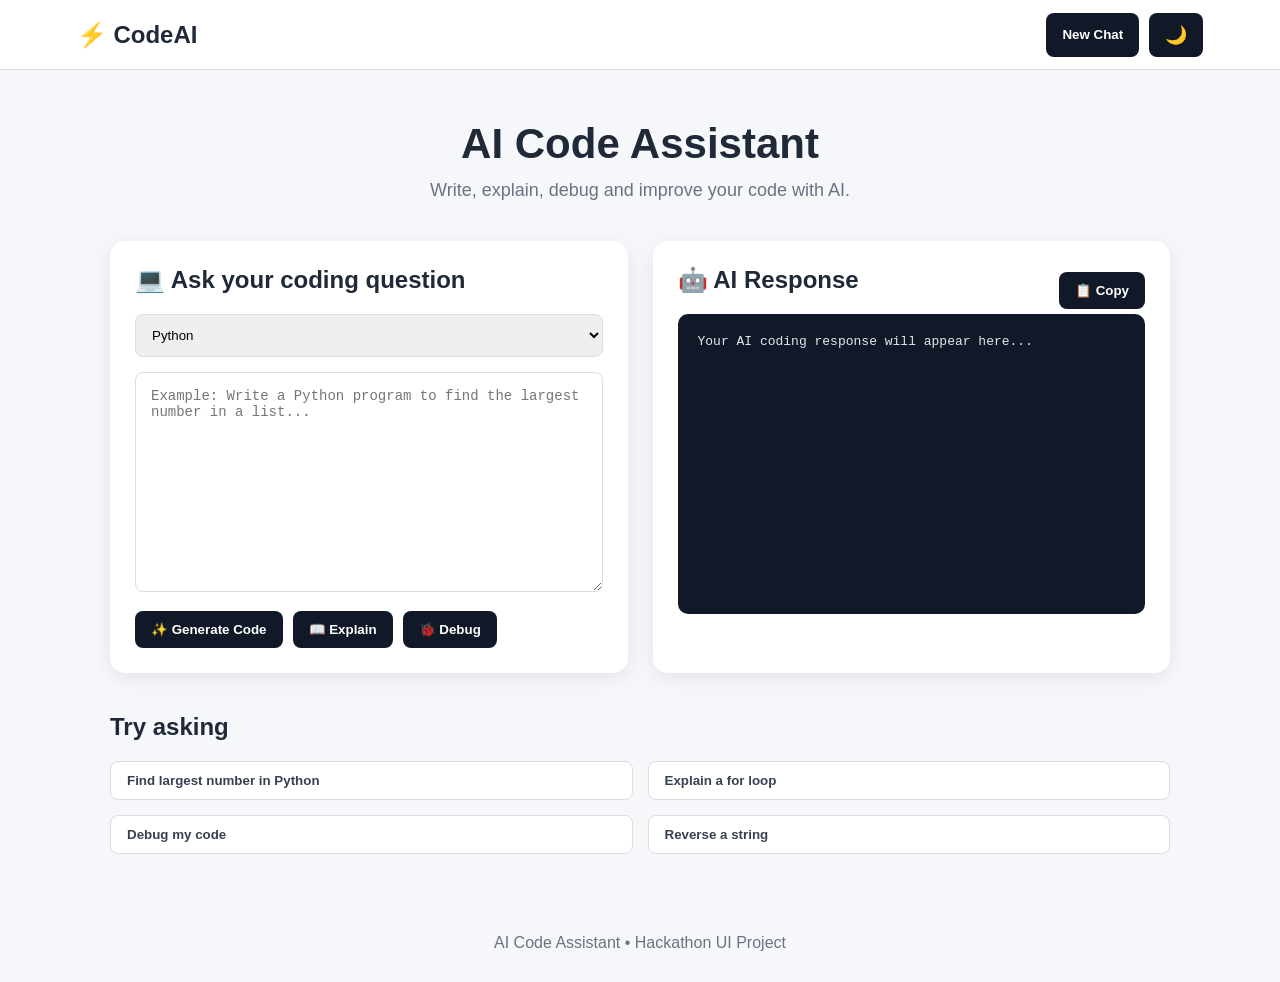
==== AI-Translator/index.html @ 34f33aea "Add AI Code Assistant and AI Translator" ====
<!DOCTYPE html>
<html lang="en">

<head>
    <meta charset="UTF-8">
    <meta name="viewport" content="width=device-width, initial-scale=1.0">
    <title>AI Code Assistant</title>
    <link rel="stylesheet" href="style.css">
</head>

<body>

    <header>
        <div class="logo">⚡ CodeAI</div>

        <div class="header-buttons">
            <button id="clearBtn">New Chat</button>
            <button id="themeBtn">🌙</button>
        </div>
    </header>

    <main>

        <section class="hero">
            <h1>AI Code Assistant</h1>
            <p>Write, explain, debug and improve your code with AI.</p>
        </section>

        <section class="workspace">

            <div class="input-card">

                <h2>💻 Ask your coding question</h2>

                <select id="language">
                    <option value="Python">Python</option>
                    <option value="JavaScript">JavaScript</option>
                    <option value="Java">Java</option>
                    <option value="C">C</option>
                    <option value="C++">C++</option>
                </select>

                <textarea id="codeInput"
                    placeholder="Example: Write a Python program to find the largest number in a list..."></textarea>

                <div class="actions">
                    <button onclick="generateCode()">✨ Generate Code</button>
                    <button onclick="explainCode()">📖 Explain</button>
                    <button onclick="debugCode()">🐞 Debug</button>
                </div>

            </div>

            <div class="output-card">

                <div class="output-header">
                    <h2>🤖 AI Response</h2>
                    <button onclick="copyCode()">📋 Copy</button>
                </div>

                <pre id="output">Your AI coding response will appear here...</pre>

            </div>

        </section>

        <section class="suggestions">

            <h2>Try asking</h2>

            <div class="suggestion-grid">

                <button onclick="setQuestion('Write a Python program to find the largest number in a list')">
                    Find largest number in Python
                </button>

                <button onclick="setQuestion('Explain a for loop')">
                    Explain a for loop
                </button>

                <button onclick="setQuestion('Find the error in my code')">
                    Debug my code
                </button>

                <button onclick="setQuestion('Write a function to reverse a string')">
                    Reverse a string
                </button>

            </div>

        </section>

    </main>

    <footer>
        <p>AI Code Assistant • Hackathon UI Project</p>
    </footer>

    <script src="script.js"></script>

</body>

</html>
---- AI-Translator/style.css ----
* {
    margin: 0;
    padding: 0;
    box-sizing: border-box;
}

body {
    font-family: Arial, sans-serif;
    background: #f5f7fb;
    color: #1f2937;
    transition: 0.3s;
}

header {
    height: 70px;
    background: white;
    display: flex;
    align-items: center;
    justify-content: space-between;
    padding: 0 6%;
    border-bottom: 1px solid #ddd;
}

.logo {
    font-size: 24px;
    font-weight: bold;
}

.header-buttons {
    display: flex;
    gap: 10px;
}

button {
    border: none;
    padding: 11px 16px;
    border-radius: 8px;
    cursor: pointer;
    font-weight: bold;
    background: #111827;
    color: white;
}

button:hover {
    opacity: 0.85;
}

#themeBtn {
    font-size: 18px;
}

main {
    max-width: 1100px;
    margin: auto;
    padding: 50px 20px;
}

.hero {
    text-align: center;
    margin-bottom: 40px;
}

.hero h1 {
    font-size: 42px;
    margin-bottom: 12px;
}

.hero p {
    color: #6b7280;
    font-size: 18px;
}

.workspace {
    display: grid;
    grid-template-columns: 1fr 1fr;
    gap: 25px;
}

.input-card,
.output-card {
    background: white;
    padding: 25px;
    border-radius: 15px;
    box-shadow: 0 5px 20px rgba(0, 0, 0, 0.08);
}

h2 {
    margin-bottom: 20px;
}

select {
    width: 100%;
    padding: 12px;
    margin-bottom: 15px;
    border: 1px solid #ddd;
    border-radius: 8px;
}

textarea {
    width: 100%;
    height: 220px;
    padding: 15px;
    border: 1px solid #ddd;
    border-radius: 8px;
    resize: vertical;
    font-family: monospace;
    font-size: 14px;
}

.actions {
    display: flex;
    gap: 10px;
    flex-wrap: wrap;
    margin-top: 15px;
}

.output-header {
    display: flex;
    justify-content: space-between;
    align-items: center;
}

pre {
    background: #111827;
    color: #e5e7eb;
    padding: 20px;
    border-radius: 10px;
    min-height: 300px;
    white-space: pre-wrap;
    overflow-x: auto;
}

.suggestions {
    margin-top: 40px;
}

.suggestion-grid {
    display: grid;
    grid-template-columns: repeat(2, 1fr);
    gap: 15px;
}

.suggestion-grid button {
    background: white;
    color: #374151;
    border: 1px solid #ddd;
    text-align: left;
}

footer {
    text-align: center;
    padding: 30px;
    color: #6b7280;
}

/* Dark mode */

body.dark {
    background: #111827;
    color: #f9fafb;
}

body.dark header,
body.dark .input-card,
body.dark .output-card {
    background: #1f2937;
}

body.dark .hero p,
body.dark footer {
    color: #cbd5e1;
}

body.dark textarea,
body.dark select {
    background: #111827;
    color: white;
    border-color: #374151;
}

body.dark .suggestion-grid button {
    background: #1f2937;
    color: white;
    border-color: #374151;
}

@media (max-width: 800px) {

    .workspace {
        grid-template-columns: 1fr;
    }

    .hero h1 {
        font-size: 32px;
    }

    .suggestion-grid {
        grid-template-columns: 1fr;
    }
}
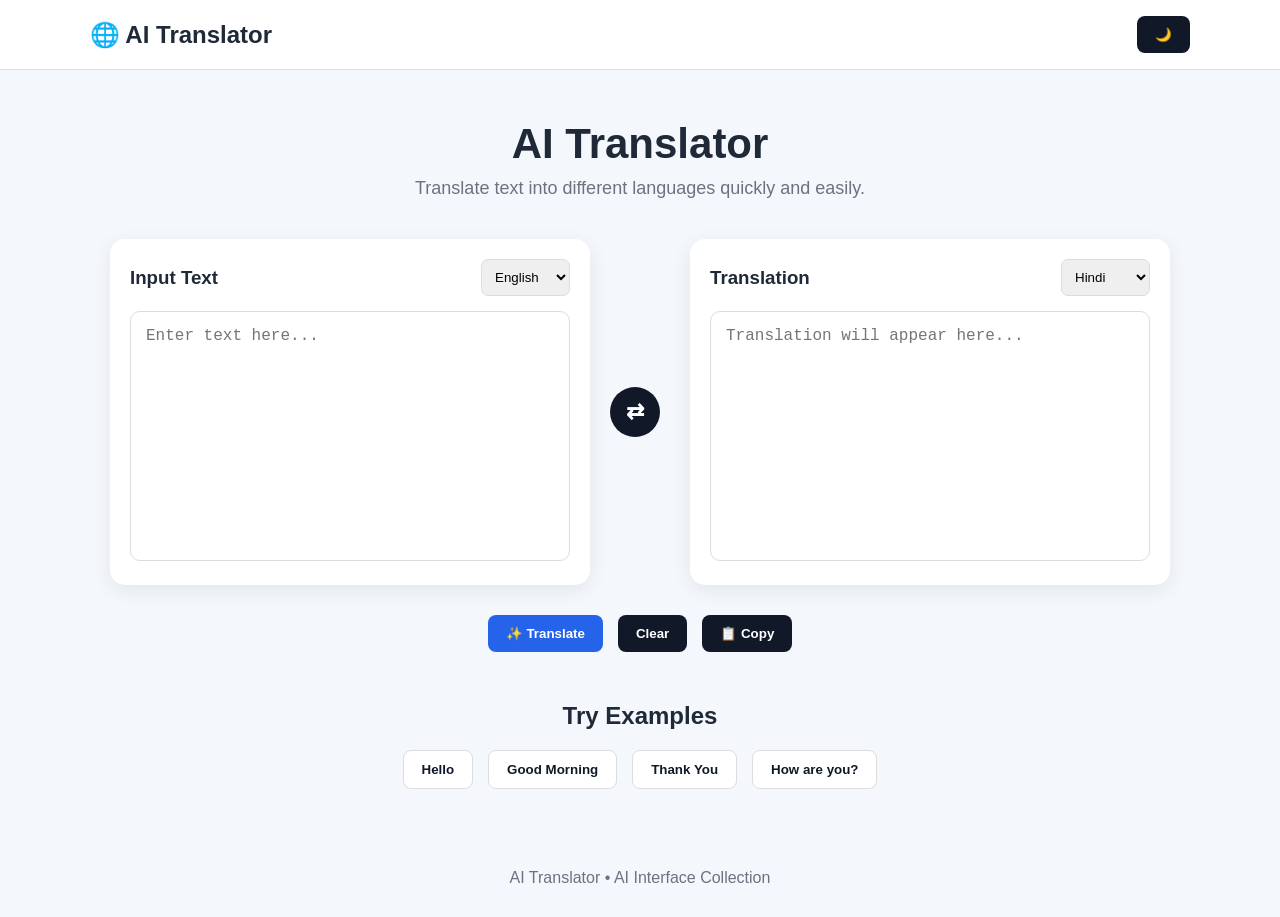
==== commit 3eb6e95a: "AI-translator" ====
--- a/AI-Translator/index.html
+++ b/AI-Translator/index.html
@@ -4,86 +4,110 @@
 <head>
     <meta charset="UTF-8">
     <meta name="viewport" content="width=device-width, initial-scale=1.0">
-    <title>AI Code Assistant</title>
+    <title>AI Translator</title>
     <link rel="stylesheet" href="style.css">
 </head>
 
 <body>
 
     <header>
-        <div class="logo">⚡ CodeAI</div>
-
-        <div class="header-buttons">
-            <button id="clearBtn">New Chat</button>
-            <button id="themeBtn">🌙</button>
-        </div>
+        <h2>🌐 AI Translator</h2>
+        <button id="themeBtn">🌙</button>
     </header>
 
     <main>
 
         <section class="hero">
-            <h1>AI Code Assistant</h1>
-            <p>Write, explain, debug and improve your code with AI.</p>
+            <h1>AI Translator</h1>
+            <p>Translate text into different languages quickly and easily.</p>
         </section>
 
-        <section class="workspace">
+        <section class="translator-container">
 
-            <div class="input-card">
+            <div class="translator-box">
 
-                <h2>💻 Ask your coding question</h2>
+                <div class="box-header">
+                    <h3>Input Text</h3>
 
-                <select id="language">
-                    <option value="Python">Python</option>
-                    <option value="JavaScript">JavaScript</option>
-                    <option value="Java">Java</option>
-                    <option value="C">C</option>
-                    <option value="C++">C++</option>
-                </select>
+                    <select id="fromLanguage">
+                        <option value="English">English</option>
+                        <option value="Hindi">Hindi</option>
+                        <option value="Telugu">Telugu</option>
+                        <option value="Tamil">Tamil</option>
+                        <option value="French">French</option>
+                        <option value="Spanish">Spanish</option>
+                    </select>
+                </div>
 
-                <textarea id="codeInput"
-                    placeholder="Example: Write a Python program to find the largest number in a list..."></textarea>
-
-                <div class="actions">
-                    <button onclick="generateCode()">✨ Generate Code</button>
-                    <button onclick="explainCode()">📖 Explain</button>
-                    <button onclick="debugCode()">🐞 Debug</button>
-                </div>
+                <textarea id="inputText" placeholder="Enter text here..."></textarea>
 
             </div>
 
-            <div class="output-card">
 
-                <div class="output-header">
-                    <h2>🤖 AI Response</h2>
-                    <button onclick="copyCode()">📋 Copy</button>
+            <button class="swap-btn" onclick="swapLanguages()">
+                ⇄
+            </button>
+
+
+            <div class="translator-box">
+
+                <div class="box-header">
+                    <h3>Translation</h3>
+
+                    <select id="toLanguage">
+                        <option value="Hindi">Hindi</option>
+                        <option value="English">English</option>
+                        <option value="Telugu">Telugu</option>
+                        <option value="Tamil">Tamil</option>
+                        <option value="French">French</option>
+                        <option value="Spanish">Spanish</option>
+                    </select>
                 </div>
 
-                <pre id="output">Your AI coding response will appear here...</pre>
+                <textarea id="outputText" placeholder="Translation will appear here..." readonly></textarea>
 
             </div>
 
         </section>
 
-        <section class="suggestions">
 
-            <h2>Try asking</h2>
+        <div class="button-area">
 
-            <div class="suggestion-grid">
+            <button onclick="translateText()" class="translate-btn">
+                ✨ Translate
+            </button>
 
-                <button onclick="setQuestion('Write a Python program to find the largest number in a list')">
-                    Find largest number in Python
+            <button onclick="clearText()">
+                Clear
+            </button>
+
+            <button onclick="copyTranslation()">
+                📋 Copy
+            </button>
+
+        </div>
+
+
+        <section class="examples">
+
+            <h2>Try Examples</h2>
+
+            <div class="example-buttons">
+
+                <button onclick="setExample('Hello')">
+                    Hello
                 </button>
 
-                <button onclick="setQuestion('Explain a for loop')">
-                    Explain a for loop
+                <button onclick="setExample('Good morning')">
+                    Good Morning
                 </button>
 
-                <button onclick="setQuestion('Find the error in my code')">
-                    Debug my code
+                <button onclick="setExample('Thank you')">
+                    Thank You
                 </button>
 
-                <button onclick="setQuestion('Write a function to reverse a string')">
-                    Reverse a string
+                <button onclick="setExample('How are you?')">
+                    How are you?
                 </button>
 
             </div>
@@ -92,9 +116,11 @@
 
     </main>
 
+
     <footer>
-        <p>AI Code Assistant • Hackathon UI Project</p>
+        AI Translator • AI Interface Collection
     </footer>
+
 
     <script src="script.js"></script>
 
--- a/AI-Translator/style.css
+++ b/AI-Translator/style.css
@@ -6,7 +6,7 @@
 
 body {
     font-family: Arial, sans-serif;
-    background: #f5f7fb;
+    background: #f4f7fb;
     color: #1f2937;
     transition: 0.3s;
 }
@@ -15,38 +15,28 @@
     height: 70px;
     background: white;
     display: flex;
+    justify-content: space-between;
     align-items: center;
-    justify-content: space-between;
-    padding: 0 6%;
+    padding: 0 7%;
     border-bottom: 1px solid #ddd;
 }
 
-.logo {
+header h2 {
     font-size: 24px;
-    font-weight: bold;
-}
-
-.header-buttons {
-    display: flex;
-    gap: 10px;
 }
 
 button {
     border: none;
-    padding: 11px 16px;
+    background: #111827;
+    color: white;
+    padding: 11px 18px;
     border-radius: 8px;
     cursor: pointer;
     font-weight: bold;
-    background: #111827;
-    color: white;
 }
 
 button:hover {
     opacity: 0.85;
-}
-
-#themeBtn {
-    font-size: 18px;
 }
 
 main {
@@ -62,7 +52,7 @@
 
 .hero h1 {
     font-size: 42px;
-    margin-bottom: 12px;
+    margin-bottom: 10px;
 }
 
 .hero p {
@@ -70,81 +60,83 @@
     font-size: 18px;
 }
 
-.workspace {
+.translator-container {
     display: grid;
-    grid-template-columns: 1fr 1fr;
-    gap: 25px;
+    grid-template-columns: 1fr 60px 1fr;
+    gap: 20px;
+    align-items: center;
 }
 
-.input-card,
-.output-card {
+.translator-box {
     background: white;
-    padding: 25px;
+    padding: 20px;
     border-radius: 15px;
     box-shadow: 0 5px 20px rgba(0, 0, 0, 0.08);
 }
 
-h2 {
-    margin-bottom: 20px;
+.box-header {
+    display: flex;
+    justify-content: space-between;
+    align-items: center;
+    margin-bottom: 15px;
 }
 
 select {
-    width: 100%;
-    padding: 12px;
-    margin-bottom: 15px;
+    padding: 9px;
+    border-radius: 7px;
     border: 1px solid #ddd;
-    border-radius: 8px;
 }
 
 textarea {
     width: 100%;
-    height: 220px;
+    height: 250px;
+    border: 1px solid #ddd;
+    border-radius: 10px;
     padding: 15px;
-    border: 1px solid #ddd;
-    border-radius: 8px;
-    resize: vertical;
-    font-family: monospace;
-    font-size: 14px;
+    font-size: 16px;
+    resize: none;
 }
 
-.actions {
-    display: flex;
-    gap: 10px;
-    flex-wrap: wrap;
-    margin-top: 15px;
+.swap-btn {
+    width: 50px;
+    height: 50px;
+    border-radius: 50%;
+    padding: 0;
+    font-size: 22px;
 }
 
-.output-header {
+.button-area {
     display: flex;
-    justify-content: space-between;
-    align-items: center;
+    justify-content: center;
+    gap: 15px;
+    margin-top: 30px;
+    flex-wrap: wrap;
 }
 
-pre {
-    background: #111827;
-    color: #e5e7eb;
-    padding: 20px;
-    border-radius: 10px;
-    min-height: 300px;
-    white-space: pre-wrap;
-    overflow-x: auto;
+.translate-btn {
+    background: #2563eb;
 }
 
-.suggestions {
-    margin-top: 40px;
+.examples {
+    margin-top: 50px;
+    text-align: center;
 }
 
-.suggestion-grid {
-    display: grid;
-    grid-template-columns: repeat(2, 1fr);
-    gap: 15px;
+.examples h2 {
+    margin-bottom: 20px;
 }
 
-.suggestion-grid button {
+.example-buttons {
+    display: flex;
+    justify-content: center;
+    gap: 15px;
+    flex-wrap: wrap;
+}
+
+.example-buttons button {
     background: white;
-    color: #374151;
+    color: #111827;
     border: 1px solid #ddd;
-    text-align: left;
 }
 
 footer {
@@ -153,22 +145,17 @@
     color: #6b7280;
 }
 
-/* Dark mode */
+
+/* Dark Mode */
 
 body.dark {
     background: #111827;
-    color: #f9fafb;
+    color: white;
 }
 
 body.dark header,
-body.dark .input-card,
-body.dark .output-card {
+body.dark .translator-box {
     background: #1f2937;
-}
-
-body.dark .hero p,
-body.dark footer {
-    color: #cbd5e1;
 }
 
 body.dark textarea,
@@ -178,23 +165,32 @@
     border-color: #374151;
 }
 
-body.dark .suggestion-grid button {
+body.dark .hero p,
+body.dark footer {
+    color: #cbd5e1;
+}
+
+body.dark .example-buttons button {
     background: #1f2937;
     color: white;
     border-color: #374151;
 }
 
+
+/* Mobile */
+
 @media (max-width: 800px) {
 
-    .workspace {
+    .translator-container {
         grid-template-columns: 1fr;
+    }
+
+    .swap-btn {
+        margin: auto;
     }
 
     .hero h1 {
         font-size: 32px;
     }
 
-    .suggestion-grid {
-        grid-template-columns: 1fr;
-    }
 }
